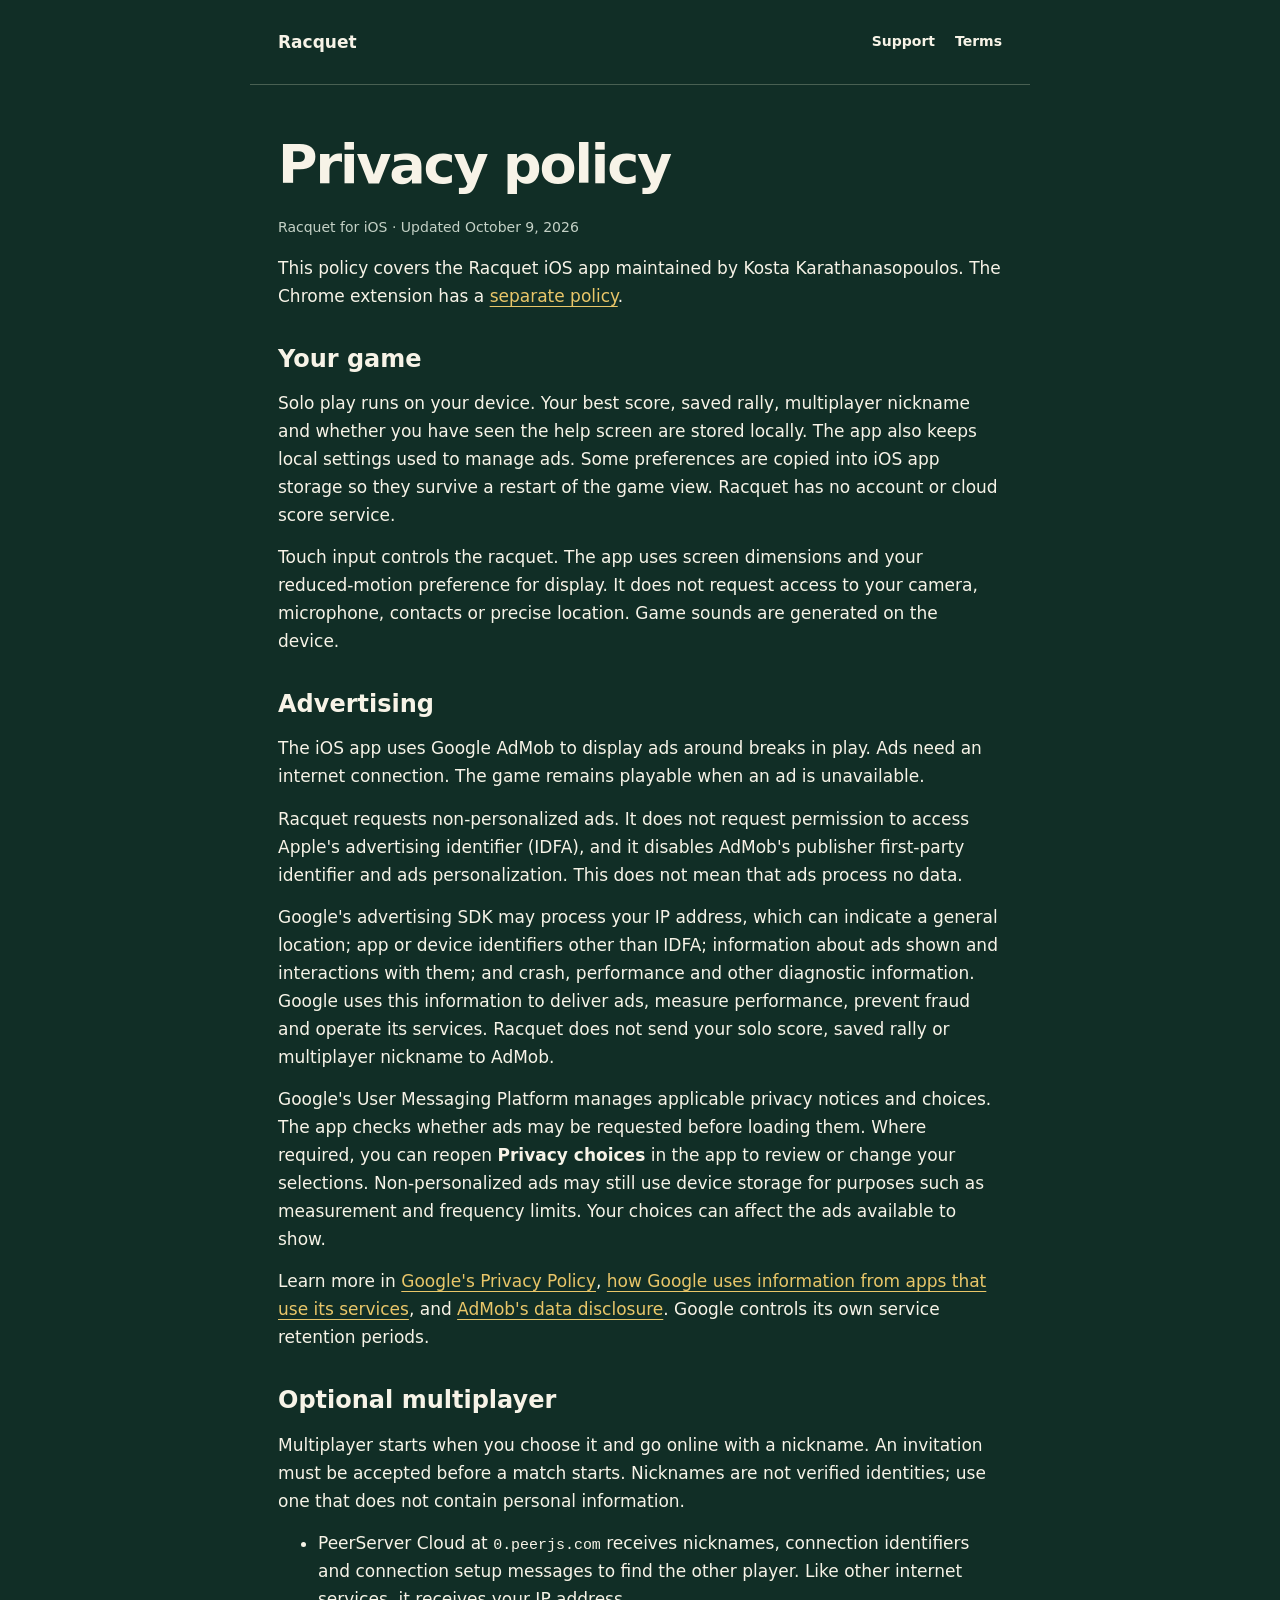
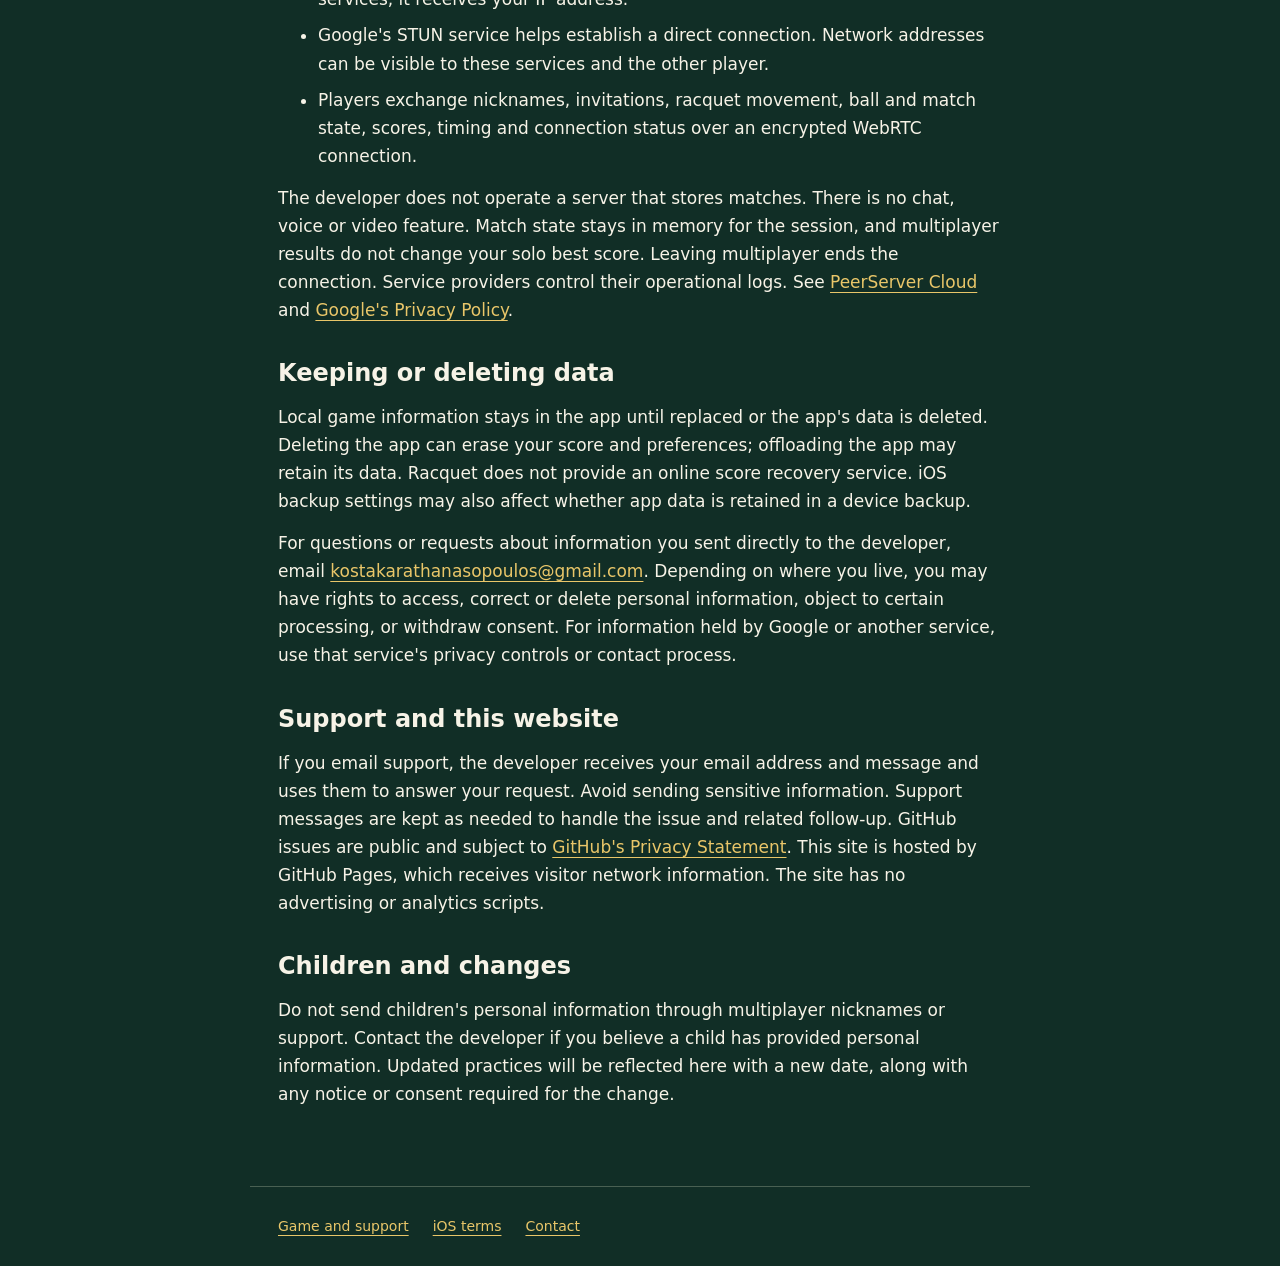
==== racquet/privacy.html @ 6115210b "Publish Racquet iOS support, privacy, and ad verification" ====
<!doctype html>
<html lang="en"><head><meta charset="utf-8"><meta name="viewport" content="width=device-width,initial-scale=1"><meta name="description" content="Privacy policy for the Racquet iOS app."><title>Racquet for iOS — Privacy policy</title><link rel="stylesheet" href="../site.css"></head>
<body><header><a href="./">Racquet</a><nav><a href="./">Support</a><a href="terms.html">Terms</a></nav></header><main><h1>Privacy policy</h1><p class="meta">Racquet for iOS · Updated October 9, 2026</p><p>This policy covers the Racquet iOS app maintained by Kosta Karathanasopoulos. The Chrome extension has a <a href="https://github.com/kostakarathana/racquet-info/blob/main/PRIVACY.md">separate policy</a>.</p><h2>Your game</h2><p>Solo play runs on your device. Your best score, saved rally, multiplayer nickname and whether you have seen the help screen are stored locally. The app also keeps local settings used to manage ads. Some preferences are copied into iOS app storage so they survive a restart of the game view. Racquet has no account or cloud score service.</p><p>Touch input controls the racquet. The app uses screen dimensions and your reduced-motion preference for display. It does not request access to your camera, microphone, contacts or precise location. Game sounds are generated on the device.</p><h2>Advertising</h2><p>The iOS app uses Google AdMob to display ads around breaks in play. Ads need an internet connection. The game remains playable when an ad is unavailable.</p><p>Racquet requests non-personalized ads. It does not request permission to access Apple's advertising identifier (IDFA), and it disables AdMob's publisher first-party identifier and ads personalization. This does not mean that ads process no data.</p><p>Google's advertising SDK may process your IP address, which can indicate a general location; app or device identifiers other than IDFA; information about ads shown and interactions with them; and crash, performance and other diagnostic information. Google uses this information to deliver ads, measure performance, prevent fraud and operate its services. Racquet does not send your solo score, saved rally or multiplayer nickname to AdMob.</p><p>Google's User Messaging Platform manages applicable privacy notices and choices. The app checks whether ads may be requested before loading them. Where required, you can reopen <strong>Privacy choices</strong> in the app to review or change your selections. Non-personalized ads may still use device storage for purposes such as measurement and frequency limits. Your choices can affect the ads available to show.</p><p>Learn more in <a href="https://policies.google.com/privacy">Google's Privacy Policy</a>, <a href="https://policies.google.com/technologies/partner-sites">how Google uses information from apps that use its services</a>, and <a href="https://developers.google.com/admob/ios/privacy/data-disclosure">AdMob's data disclosure</a>. Google controls its own service retention periods.</p><h2>Optional multiplayer</h2><p>Multiplayer starts when you choose it and go online with a nickname. An invitation must be accepted before a match starts. Nicknames are not verified identities; use one that does not contain personal information.</p><ul><li>PeerServer Cloud at <code>0.peerjs.com</code> receives nicknames, connection identifiers and connection setup messages to find the other player. Like other internet services, it receives your IP address.</li><li>Google's STUN service helps establish a direct connection. Network addresses can be visible to these services and the other player.</li><li>Players exchange nicknames, invitations, racquet movement, ball and match state, scores, timing and connection status over an encrypted WebRTC connection.</li></ul><p>The developer does not operate a server that stores matches. There is no chat, voice or video feature. Match state stays in memory for the session, and multiplayer results do not change your solo best score. Leaving multiplayer ends the connection. Service providers control their operational logs. See <a href="https://peerjs.com/server/cloud">PeerServer Cloud</a> and <a href="https://policies.google.com/privacy">Google's Privacy Policy</a>.</p><h2>Keeping or deleting data</h2><p>Local game information stays in the app until replaced or the app's data is deleted. Deleting the app can erase your score and preferences; offloading the app may retain its data. Racquet does not provide an online score recovery service. iOS backup settings may also affect whether app data is retained in a device backup.</p><p>For questions or requests about information you sent directly to the developer, email <a href="mailto:kostakarathanasopoulos@gmail.com">kostakarathanasopoulos@gmail.com</a>. Depending on where you live, you may have rights to access, correct or delete personal information, object to certain processing, or withdraw consent. For information held by Google or another service, use that service's privacy controls or contact process.</p><h2>Support and this website</h2><p>If you email support, the developer receives your email address and message and uses them to answer your request. Avoid sending sensitive information. Support messages are kept as needed to handle the issue and related follow-up. GitHub issues are public and subject to <a href="https://docs.github.com/en/site-policy/privacy-policies/github-general-privacy-statement">GitHub's Privacy Statement</a>. This site is hosted by GitHub Pages, which receives visitor network information. The site has no advertising or analytics scripts.</p><h2>Children and changes</h2><p>Do not send children's personal information through multiplayer nicknames or support. Contact the developer if you believe a child has provided personal information. Updated practices will be reflected here with a new date, along with any notice or consent required for the change.</p></main><footer><div class="links"><a href="./">Game and support</a><a href="terms.html">iOS terms</a><a href="mailto:kostakarathanasopoulos@gmail.com">Contact</a></div></footer></body></html>
---- site.css ----
:root{color-scheme:dark;--bg:#112e26;--panel:#193b31;--text:#f7f3e7;--muted:#c4d1c6;--line:#496052;--accent:#e9c669}*{box-sizing:border-box}body{margin:0;background:var(--bg);color:var(--text);font:17px/1.65 ui-sans-serif,system-ui,-apple-system,BlinkMacSystemFont,"Segoe UI",sans-serif}main,header,footer{max-width:780px;margin:auto;padding:28px}header{display:flex;align-items:center;justify-content:space-between;gap:16px;border-bottom:1px solid var(--line)}header a{color:var(--text);text-decoration:none;font-weight:650}header nav{display:flex;gap:20px;font-size:14px}a{color:var(--accent);text-underline-offset:4px}h1{font-size:clamp(35px,6vw,54px);line-height:1.1;letter-spacing:-.04em;margin:22px 0}h2{font-size:24px;line-height:1.3;margin:34px 0 12px}p,ul{margin:14px 0}.intro{font-size:21px;color:var(--muted);max-width:600px}.meta,footer{font-size:14px;color:var(--muted)}.card{padding:22px 26px;background:var(--panel);border:1px solid var(--line);border-radius:18px;margin:28px 0}.links{display:flex;flex-wrap:wrap;gap:14px 24px}.ball{width:52px;height:52px;border-radius:50%;background:var(--accent);border:2px solid #fff0bc;position:relative;overflow:hidden}.ball:before,.ball:after{content:"";position:absolute;width:32px;height:64px;border:2px solid #fff9db;border-radius:50%;top:-8px}.ball:before{left:-24px}.ball:after{right:-24px}footer{border-top:1px solid var(--line);margin-top:36px}li{margin:8px 0}code{overflow-wrap:anywhere;font-size:.88em}button{font:inherit}@media(max-width:450px){main,header,footer{padding:22px}header nav{gap:12px}}
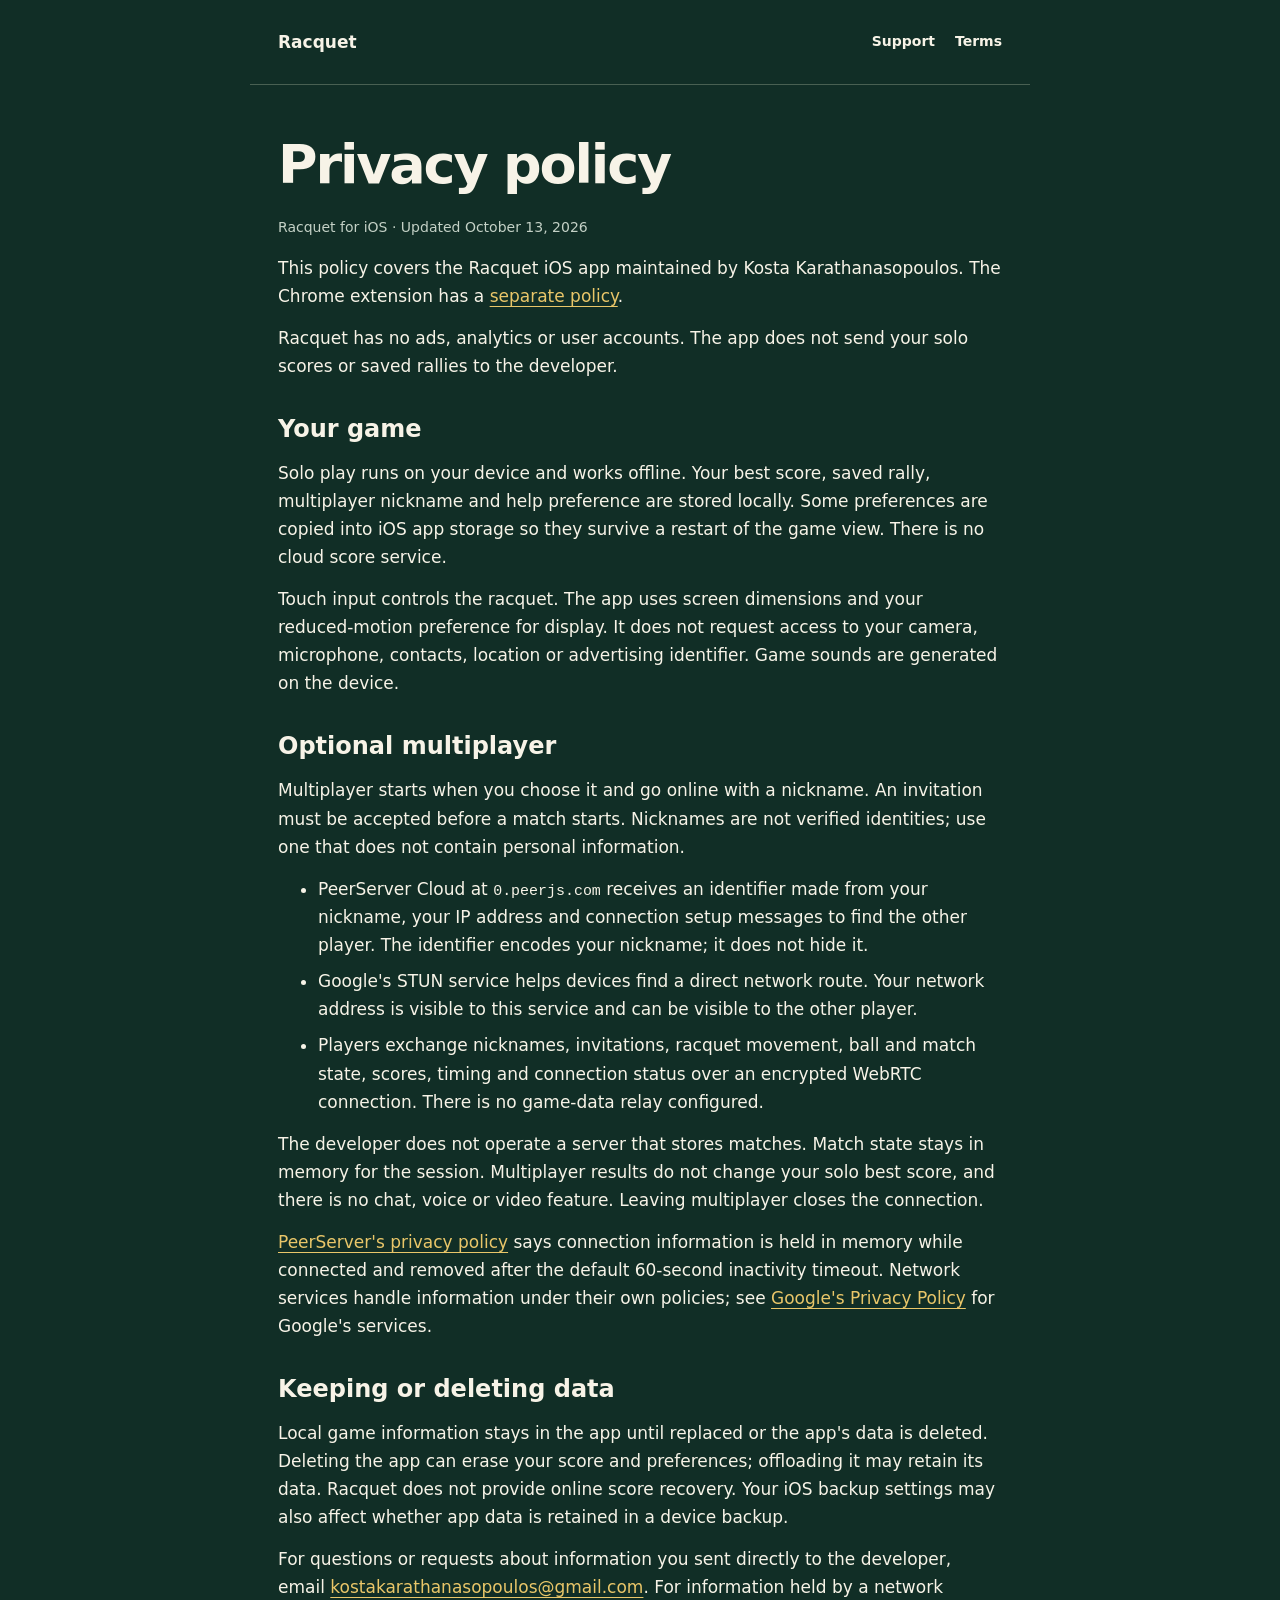
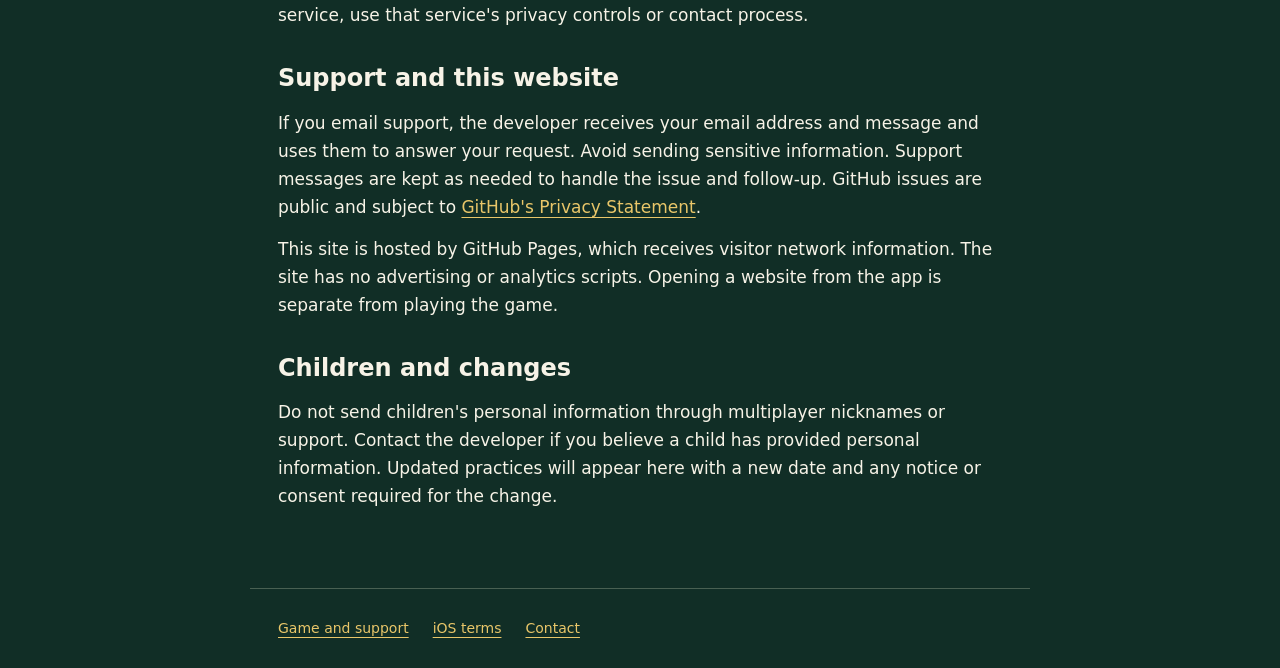
==== commit bd3f5245: "Describe the ad-free Racquet iOS release" ====
--- a/racquet/privacy.html
+++ b/racquet/privacy.html
@@ -1,3 +1,3 @@
 <!doctype html>
 <html lang="en"><head><meta charset="utf-8"><meta name="viewport" content="width=device-width,initial-scale=1"><meta name="description" content="Privacy policy for the Racquet iOS app."><title>Racquet for iOS — Privacy policy</title><link rel="stylesheet" href="../site.css"></head>
-<body><header><a href="./">Racquet</a><nav><a href="./">Support</a><a href="terms.html">Terms</a></nav></header><main><h1>Privacy policy</h1><p class="meta">Racquet for iOS · Updated October 9, 2026</p><p>This policy covers the Racquet iOS app maintained by Kosta Karathanasopoulos. The Chrome extension has a <a href="https://github.com/kostakarathana/racquet-info/blob/main/PRIVACY.md">separate policy</a>.</p><h2>Your game</h2><p>Solo play runs on your device. Your best score, saved rally, multiplayer nickname and whether you have seen the help screen are stored locally. The app also keeps local settings used to manage ads. Some preferences are copied into iOS app storage so they survive a restart of the game view. Racquet has no account or cloud score service.</p><p>Touch input controls the racquet. The app uses screen dimensions and your reduced-motion preference for display. It does not request access to your camera, microphone, contacts or precise location. Game sounds are generated on the device.</p><h2>Advertising</h2><p>The iOS app uses Google AdMob to display ads around breaks in play. Ads need an internet connection. The game remains playable when an ad is unavailable.</p><p>Racquet requests non-personalized ads. It does not request permission to access Apple's advertising identifier (IDFA), and it disables AdMob's publisher first-party identifier and ads personalization. This does not mean that ads process no data.</p><p>Google's advertising SDK may process your IP address, which can indicate a general location; app or device identifiers other than IDFA; information about ads shown and interactions with them; and crash, performance and other diagnostic information. Google uses this information to deliver ads, measure performance, prevent fraud and operate its services. Racquet does not send your solo score, saved rally or multiplayer nickname to AdMob.</p><p>Google's User Messaging Platform manages applicable privacy notices and choices. The app checks whether ads may be requested before loading them. Where required, you can reopen <strong>Privacy choices</strong> in the app to review or change your selections. Non-personalized ads may still use device storage for purposes such as measurement and frequency limits. Your choices can affect the ads available to show.</p><p>Learn more in <a href="https://policies.google.com/privacy">Google's Privacy Policy</a>, <a href="https://policies.google.com/technologies/partner-sites">how Google uses information from apps that use its services</a>, and <a href="https://developers.google.com/admob/ios/privacy/data-disclosure">AdMob's data disclosure</a>. Google controls its own service retention periods.</p><h2>Optional multiplayer</h2><p>Multiplayer starts when you choose it and go online with a nickname. An invitation must be accepted before a match starts. Nicknames are not verified identities; use one that does not contain personal information.</p><ul><li>PeerServer Cloud at <code>0.peerjs.com</code> receives nicknames, connection identifiers and connection setup messages to find the other player. Like other internet services, it receives your IP address.</li><li>Google's STUN service helps establish a direct connection. Network addresses can be visible to these services and the other player.</li><li>Players exchange nicknames, invitations, racquet movement, ball and match state, scores, timing and connection status over an encrypted WebRTC connection.</li></ul><p>The developer does not operate a server that stores matches. There is no chat, voice or video feature. Match state stays in memory for the session, and multiplayer results do not change your solo best score. Leaving multiplayer ends the connection. Service providers control their operational logs. See <a href="https://peerjs.com/server/cloud">PeerServer Cloud</a> and <a href="https://policies.google.com/privacy">Google's Privacy Policy</a>.</p><h2>Keeping or deleting data</h2><p>Local game information stays in the app until replaced or the app's data is deleted. Deleting the app can erase your score and preferences; offloading the app may retain its data. Racquet does not provide an online score recovery service. iOS backup settings may also affect whether app data is retained in a device backup.</p><p>For questions or requests about information you sent directly to the developer, email <a href="mailto:kostakarathanasopoulos@gmail.com">kostakarathanasopoulos@gmail.com</a>. Depending on where you live, you may have rights to access, correct or delete personal information, object to certain processing, or withdraw consent. For information held by Google or another service, use that service's privacy controls or contact process.</p><h2>Support and this website</h2><p>If you email support, the developer receives your email address and message and uses them to answer your request. Avoid sending sensitive information. Support messages are kept as needed to handle the issue and related follow-up. GitHub issues are public and subject to <a href="https://docs.github.com/en/site-policy/privacy-policies/github-general-privacy-statement">GitHub's Privacy Statement</a>. This site is hosted by GitHub Pages, which receives visitor network information. The site has no advertising or analytics scripts.</p><h2>Children and changes</h2><p>Do not send children's personal information through multiplayer nicknames or support. Contact the developer if you believe a child has provided personal information. Updated practices will be reflected here with a new date, along with any notice or consent required for the change.</p></main><footer><div class="links"><a href="./">Game and support</a><a href="terms.html">iOS terms</a><a href="mailto:kostakarathanasopoulos@gmail.com">Contact</a></div></footer></body></html>
+<body><header><a href="./">Racquet</a><nav><a href="./">Support</a><a href="terms.html">Terms</a></nav></header><main><h1>Privacy policy</h1><p class="meta">Racquet for iOS · Updated October 13, 2026</p><p>This policy covers the Racquet iOS app maintained by Kosta Karathanasopoulos. The Chrome extension has a <a href="https://github.com/kostakarathana/racquet-info/blob/main/PRIVACY.md">separate policy</a>.</p><p>Racquet has no ads, analytics or user accounts. The app does not send your solo scores or saved rallies to the developer.</p><h2>Your game</h2><p>Solo play runs on your device and works offline. Your best score, saved rally, multiplayer nickname and help preference are stored locally. Some preferences are copied into iOS app storage so they survive a restart of the game view. There is no cloud score service.</p><p>Touch input controls the racquet. The app uses screen dimensions and your reduced-motion preference for display. It does not request access to your camera, microphone, contacts, location or advertising identifier. Game sounds are generated on the device.</p><h2>Optional multiplayer</h2><p>Multiplayer starts when you choose it and go online with a nickname. An invitation must be accepted before a match starts. Nicknames are not verified identities; use one that does not contain personal information.</p><ul><li>PeerServer Cloud at <code>0.peerjs.com</code> receives an identifier made from your nickname, your IP address and connection setup messages to find the other player. The identifier encodes your nickname; it does not hide it.</li><li>Google's STUN service helps devices find a direct network route. Your network address is visible to this service and can be visible to the other player.</li><li>Players exchange nicknames, invitations, racquet movement, ball and match state, scores, timing and connection status over an encrypted WebRTC connection. There is no game-data relay configured.</li></ul><p>The developer does not operate a server that stores matches. Match state stays in memory for the session. Multiplayer results do not change your solo best score, and there is no chat, voice or video feature. Leaving multiplayer closes the connection.</p><p><a href="https://github.com/peers/peerjs-server/blob/master/PRIVACY.md">PeerServer's privacy policy</a> says connection information is held in memory while connected and removed after the default 60-second inactivity timeout. Network services handle information under their own policies; see <a href="https://policies.google.com/privacy">Google's Privacy Policy</a> for Google's services.</p><h2>Keeping or deleting data</h2><p>Local game information stays in the app until replaced or the app's data is deleted. Deleting the app can erase your score and preferences; offloading it may retain its data. Racquet does not provide online score recovery. Your iOS backup settings may also affect whether app data is retained in a device backup.</p><p>For questions or requests about information you sent directly to the developer, email <a href="mailto:kostakarathanasopoulos@gmail.com">kostakarathanasopoulos@gmail.com</a>. For information held by a network service, use that service's privacy controls or contact process.</p><h2>Support and this website</h2><p>If you email support, the developer receives your email address and message and uses them to answer your request. Avoid sending sensitive information. Support messages are kept as needed to handle the issue and follow-up. GitHub issues are public and subject to <a href="https://docs.github.com/en/site-policy/privacy-policies/github-general-privacy-statement">GitHub's Privacy Statement</a>.</p><p>This site is hosted by GitHub Pages, which receives visitor network information. The site has no advertising or analytics scripts. Opening a website from the app is separate from playing the game.</p><h2>Children and changes</h2><p>Do not send children's personal information through multiplayer nicknames or support. Contact the developer if you believe a child has provided personal information. Updated practices will appear here with a new date and any notice or consent required for the change.</p></main><footer><div class="links"><a href="./">Game and support</a><a href="terms.html">iOS terms</a><a href="mailto:kostakarathanasopoulos@gmail.com">Contact</a></div></footer></body></html>
